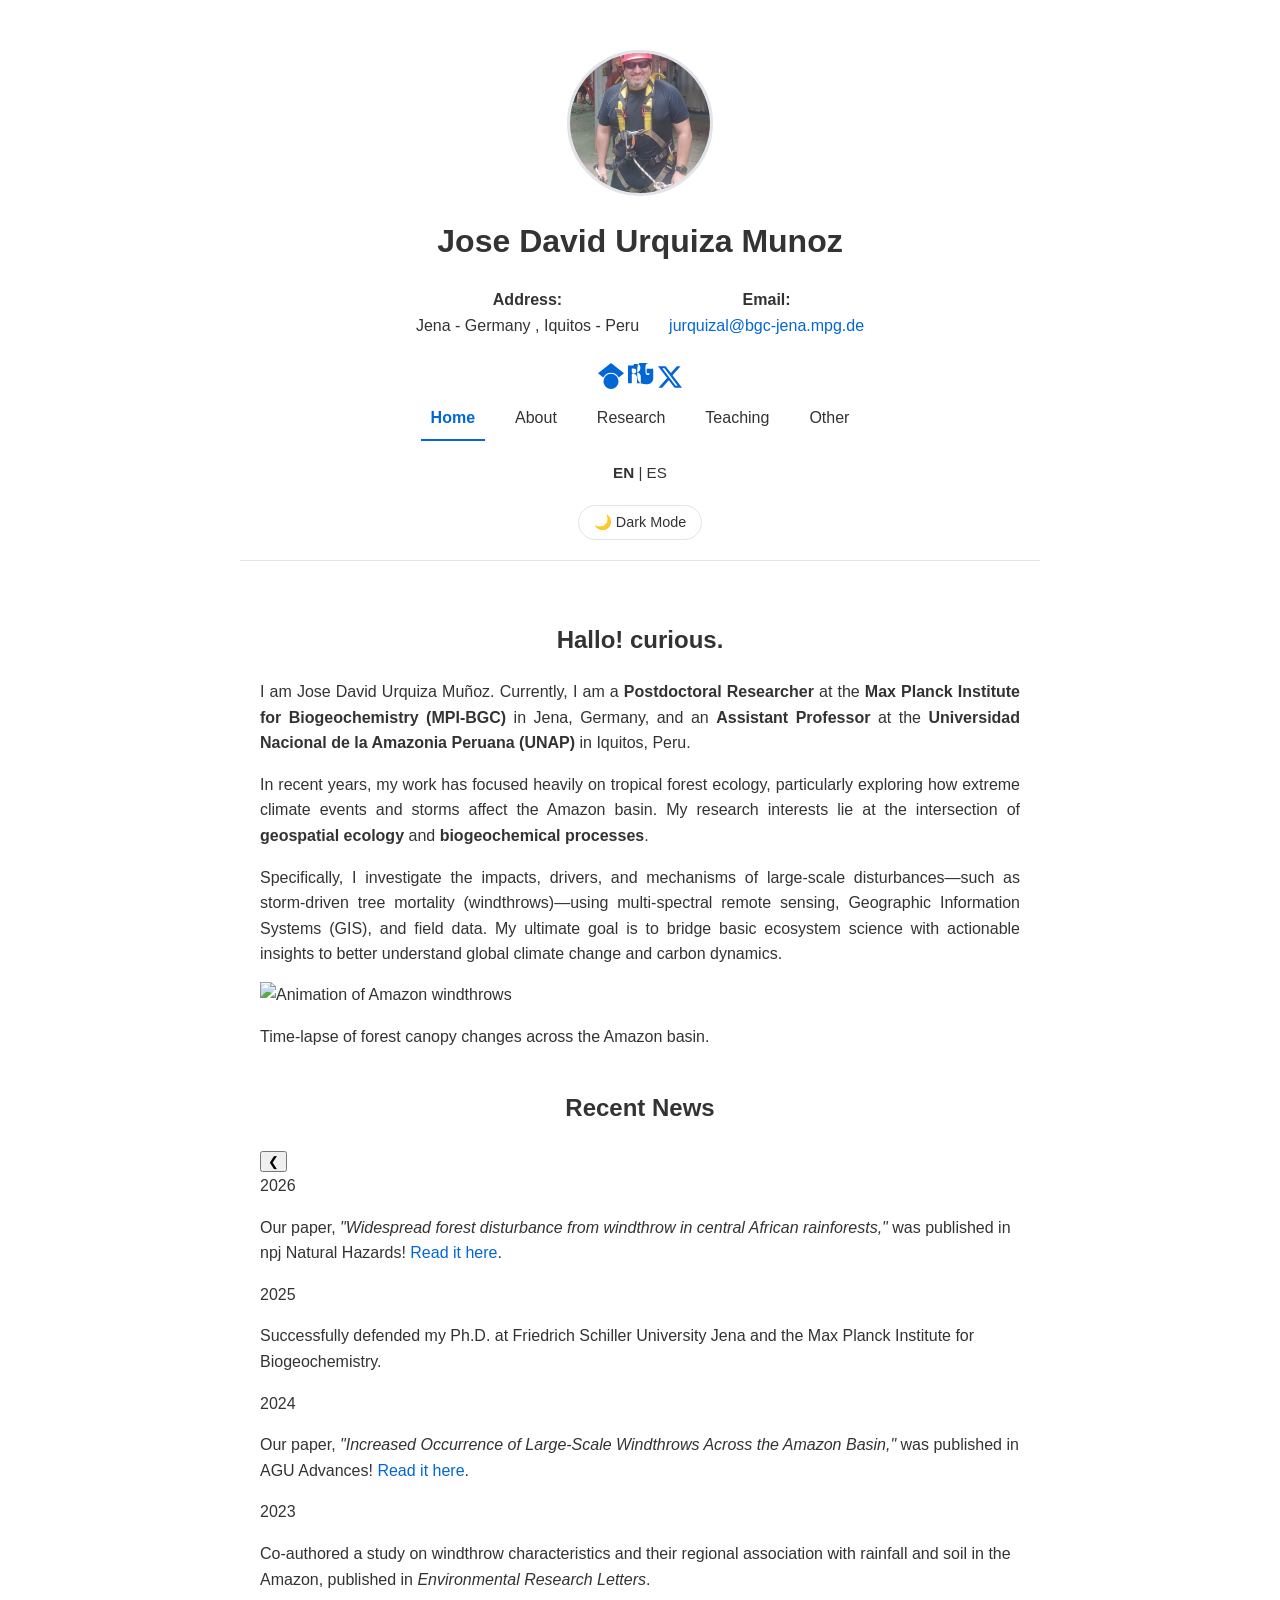
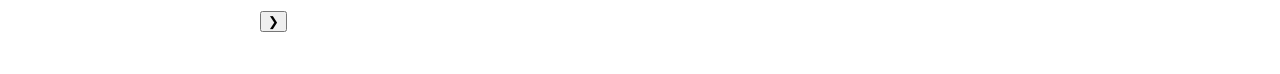
==== index.html @ a5bfca72 "Update index.html" ====
<!DOCTYPE html>
<html lang="en">
<head>
    <meta charset="UTF-8">
    <meta name="viewport" content="width=device-width, initial-scale=1.0">
    <title>Home | Jose David Urquiza Munoz</title>
    <link rel="stylesheet" href="style.css">
</head>
<body>

    <aside class="sidebar">
        <img src="profile.JPG" alt="Jose David Urquiza Munoz" class="profile-img">
        <h2>Jose David Urquiza Munoz</h2>
        
        <div class="contact-info">
            <p><strong>Address:</strong><br>Jena - Germany , Iquitos - Peru</p>
            <p><strong>Email:</strong><br><a href="mailto:jurquizal@bgc-jena.mpg.de">jurquizal@bgc-jena.mpg.de</a></p>
        </div>

        <div class="social-icons">
            <a href="https://scholar.google.com/citations?hl=en&user=8Au2odkAAAAJ" target="_blank" title="Google Scholar">
                <svg viewBox="0 0 24 24" width="26" height="26" fill="currentColor">
                    <path d="M12 24a7 7 0 1 1 0-14 7 7 0 0 1 0 14Zm0-24L0 9.5l4.838 3.94A8 8 0 0 1 12 9a8 8 0 0 1 7.162 4.44L24 9.5Z"/>
                </svg>
            </a>

            <a href="https://www.researchgate.net/profile/J-David-Urquiza-Munoz?ev=hdr_xprf" target="_blank" title="ResearchGate">
                <svg viewBox="0 0 24 24" width="26" height="26" fill="currentColor">
                    <path d="M19.586 0c-.818 0-1.508.19-2.073.565-.563.377-.97.936-1.213 1.68a3.193 3.193 0 0 0-.112.437 8.365 8.365 0 0 0-.088.595c-.014.24-.021.5-.021.776v1.442c0 2.047.142 3.492.427 4.333.285.84.815 1.26 1.588 1.26.23 0 .436-.027.614-.076.18-.049.345-.116.495-.205.15-.088.277-.188.379-.3.103-.112.18-.231.233-.357.052-.126.086-.255.102-.387a2.11 2.11 0 0 0 .025-.386h-2.73V5.394h6.088V13.8c0 1.053-.16 1.944-.482 2.673-.322.73-.78 1.34-1.375 1.832-.593.49-1.306.848-2.14 1.071-.832.223-1.765.334-2.798.334-1.603 0-2.946-.242-4.029-.724-1.084-.483-1.93-1.154-2.542-2.016-.612-.862-.998-1.89-1.158-3.085-.16-1.196-.24-2.553-.24-4.072v-1.92c0-1.52.08-2.877.24-4.072.16-1.195.546-2.223 1.158-3.085.612-.862 1.458-1.533 2.542-2.016 1.083-.482 2.426-.724 4.029-.724h.815v2.994Zm-14.82 2.302h-4.76v16.32h3.504V10.15h.69c1.626 0 2.72.333 3.284 1.002.564.67.845 1.637.845 2.903v4.567h3.486V13.29c0-1.487-.333-2.613-1-3.376-.667-.763-1.688-1.168-3.065-1.214 1.238-.174 2.158-.616 2.76-1.328.601-.712.902-1.666.902-2.86 0-1.264-.38-2.194-1.14-2.791-.76-.597-1.897-.895-3.41-.895l-.106.002h-.99Zm-1.256 5.86H3.51V5.004h1.002c1.077 0 1.854.195 2.33.585.476.39.714.992.714 1.808 0 .89-.25 1.525-.75 1.906-.5.381-1.304.57-2.412.57Z"/>
                </svg>
            </a>

            <a href="https://x.com/JoDaUrMu1" target="_blank" title="X (Twitter)">
                <svg viewBox="0 0 24 24" width="24" height="24" fill="currentColor">
                    <path d="M18.901 1.153h3.68l-8.04 9.19L24 22.846h-7.406l-5.8-7.584-6.638 7.584H.474l8.6-9.83L0 1.154h7.594l5.243 6.932ZM17.61 20.644h2.039L6.486 3.24H4.298Z"/>
                </svg>
            </a>
        </div>

        <nav class="nav-links">
            <a href="index.html" class="active">Home</a>
            <a href="about.html">About</a>
            <a href="research.html">Research</a>
            <a href="teaching.html">Teaching</a>
            <a href="other.html">Other</a>
        </nav>

        <div class="language-toggle">
            <strong>EN</strong> | <a href="index-es.html">ES</a>
        </div>

        <button id="theme-toggle" class="theme-toggle">🌙 Dark Mode</button>
    </aside>

    <main class="content">
        <section class="home-intro">
            <h1>Hallo! curious.</h1>
            <p>I am Jose David Urquiza Muñoz. Currently, I am a <strong>Postdoctoral Researcher</strong> at the <strong>Max Planck Institute for Biogeochemistry (MPI-BGC)</strong> in Jena, Germany, and an <strong>Assistant Professor</strong> at the <strong>Universidad Nacional de la Amazonia Peruana (UNAP)</strong> in Iquitos, Peru.</p>
            
            <p>In recent years, my work has focused heavily on tropical forest ecology, particularly exploring how extreme climate events and storms affect the Amazon basin. My research interests lie at the intersection of <strong>geospatial ecology</strong> and <strong>biogeochemical processes</strong>.</p>
            
            <p>Specifically, I investigate the impacts, drivers, and mechanisms of large-scale disturbances—such as storm-driven tree mortality (windthrows)—using multi-spectral remote sensing, Geographic Information Systems (GIS), and field data. My ultimate goal is to bridge basic ecosystem science with actionable insights to better understand global climate change and carbon dynamics.</p>
            
            <div class="featured-gif-container">
                <img src="ani_wt_by_year.gif" alt="Animation of Amazon windthrows" class="featured-gif">
                <p class="gif-caption">Time-lapse of forest canopy changes across the Amazon basin.</p>
            </div>
            </section>

       <section class="news-updates">
            <h2>Recent News</h2>
            
            <div class="carousel-wrapper">
                <button id="prev-btn" class="carousel-btn">❮</button>

                <div class="carousel-container" id="news-carousel">
                    <div class="news-card">
                        <span class="year">2026</span>
                         <p>Our paper, <em>"Widespread forest disturbance from windthrow in central African rainforests,"</em> was published in npj Natural Hazards! <a href="https://www.nature.com/articles/s44304-026-00188-6" target="_blank">Read it here</a>.</p>
                    </div>

                    <div class="news-card">
                        <span class="year">2025</span>
                        <p>Successfully defended my Ph.D. at Friedrich Schiller University Jena and the Max Planck Institute for Biogeochemistry.</p>
                    </div>
                    
                    <div class="news-card">
                        <span class="year">2024</span>
                        <p>Our paper, <em>"Increased Occurrence of Large-Scale Windthrows Across the Amazon Basin,"</em> was published in AGU Advances! <a href="https://doi.org/10.1029/2023AV001030" target="_blank">Read it here</a>.</p>
                    </div>

                    <div class="news-card">
                        <span class="year">2023</span>
                        <p>Co-authored a study on windthrow characteristics and their regional association with rainfall and soil in the Amazon, published in <em>Environmental Research Letters</em>.</p>
                    </div>

                    

                </div>

                <button id="next-btn" class="carousel-btn">❯</button>
            </div>
        </section>
    </main>

    <script>
        const toggleBtn = document.getElementById('theme-toggle');
        const body = document.body;
        if (localStorage.getItem('theme') === 'dark') {
            body.classList.add('dark-mode');
            toggleBtn.textContent = '☀️ Light Mode';
        }
        toggleBtn.addEventListener('click', () => {
            body.classList.toggle('dark-mode');
            if (body.classList.contains('dark-mode')) {
                localStorage.setItem('theme', 'dark');
                toggleBtn.textContent = '☀️ Light Mode';
            } else {
                localStorage.setItem('theme', 'light');
                toggleBtn.textContent = '🌙 Dark Mode';
            }
        });

        // --- Carousel Logic ---
        const carousel = document.getElementById('news-carousel');
        const nextBtn = document.getElementById('next-btn');
        const prevBtn = document.getElementById('prev-btn');

        // Scroll right when "Next" is clicked
        nextBtn.addEventListener('click', () => {
            // Scrolls by the width of one card + the gap (280 + 20)
            carousel.scrollBy({ left: 300, behavior: 'smooth' });
        });

        // Scroll left when "Prev" is clicked
        prevBtn.addEventListener('click', () => {
            carousel.scrollBy({ left: -300, behavior: 'smooth' });
        });
    </script>
</body>
</html>
---- style.css ----
/* =========================================
   1. Colors & Dark Mode Variables
   ========================================= */
:root {
    --bg-color: #ffffff;
    --text-color: #333333;
    --link-color: #0366d6;
    --hover-color: #0056b3;
    --border-color: #e1e4e8;
}

body.dark-mode {
    --bg-color: #121212;
    --text-color: #e0e0e0;
    --link-color: #58a6ff;
    --hover-color: #79c0ff;
    --border-color: #30363d;
}

/* =========================================
   2. Base Body Styles (Centered Layout)
   ========================================= */
body {
    margin: 0;
    padding: 0;
    font-family: -apple-system, BlinkMacSystemFont, "Segoe UI", Roboto, Helvetica, Arial, sans-serif;
    background-color: var(--bg-color); 
    color: var(--text-color);
    display: flex;
    flex-direction: column; 
    align-items: center; 
    line-height: 1.6;
    transition: background-color 0.3s ease, color 0.3s ease;
}

a {
    color: var(--link-color);
    text-decoration: none;
    transition: color 0.3s ease;
}

a:hover {
    text-decoration: underline;
    color: var(--hover-color);
}

/* =========================================
   3. Header / Profile Area
   ========================================= */
.sidebar {
    width: 100%;
    max-width: 800px; 
    height: auto;
    background-color: transparent;
    border-bottom: 1px solid var(--border-color); 
    padding: 50px 20px 20px;
    box-sizing: border-box;
    text-align: center;
}

.profile-img {
    width: 140px;
    height: 140px;
    border-radius: 50%;
    object-fit: cover;
    display: block;
    margin: 0 auto 20px auto; 
    border: 3px solid var(--border-color); 
    transition: border-color 0.3s ease;
}

.sidebar h2 {
    font-size: 2rem;
    margin: 0 0 20px 0;
}

.contact-info {
    font-size: 1rem;
    margin-bottom: 25px;
    display: flex;
    justify-content: center;
    gap: 30px;
    flex-wrap: wrap;
}

.contact-info p { margin: 0; }

/* =========================================
   4. Navigation, Language & Dark Mode
   ========================================= */
.nav-links {
    display: flex;
    flex-direction: row;
    justify-content: center;
    gap: 20px;
    flex-wrap: wrap;
}

.nav-links a {
    color: var(--text-color);
    padding: 8px 10px;
    border-bottom: 2px solid transparent;
    font-weight: 500;
    transition: color 0.3s ease, border-bottom 0.3s ease;
}

.nav-links a:hover { color: var(--link-color); }
.nav-links a.active {
    color: var(--link-color);
    font-weight: bold;
    border-bottom: 2px solid var(--link-color);
}

.language-toggle {
    margin-top: 20px;
    font-size: 0.95rem;
}

.language-toggle a { color: var(--text-color); }

.theme-toggle {
    background: transparent;
    border: 1px solid var(--border-color);
    color: var(--text-color);
    padding: 8px 15px;
    border-radius: 20px;
    cursor: pointer;
    font-size: 0.9rem;
    margin-top: 20px;
    transition: all 0.3s ease;
}

.theme-toggle:hover { background-color: var(--border-color); }

/* =========================================
   5. Main Content Area
   ========================================= */
.content {
    padding: 40px 20px;
    max-width: 800px;
    width: 100%;
    box-sizing: border-box;
}

.home-intro, .research-intro { margin-bottom: 40px; }
.home-intro p, .research-intro p {
    margin-bottom: 15px;
    text-align: justify; 
}

h1, h2, h3 { text-align: center; }

/* =========================================
   6. Custom Components (Video & Lists)
   ========================================= */
.featured-media {
    width: 100%;
    margin-bottom: 40px;
}

.video-container {
    max-width: 750px;
    margin: 0 auto;
    border-radius: 8px;
    overflow: hidden;
    box-shadow: 0 4px 12px rgba(0,0,0,0.1);
    border: 1px solid var(--border-color);
    background-color: #000;
}

.news-updates ul {
    list-style-type: none;
    padding: 0;
    max-width: 750px;
    margin: 0 auto;
}

.news-updates li {
    margin-bottom: 10px;
    text-align: left;
}
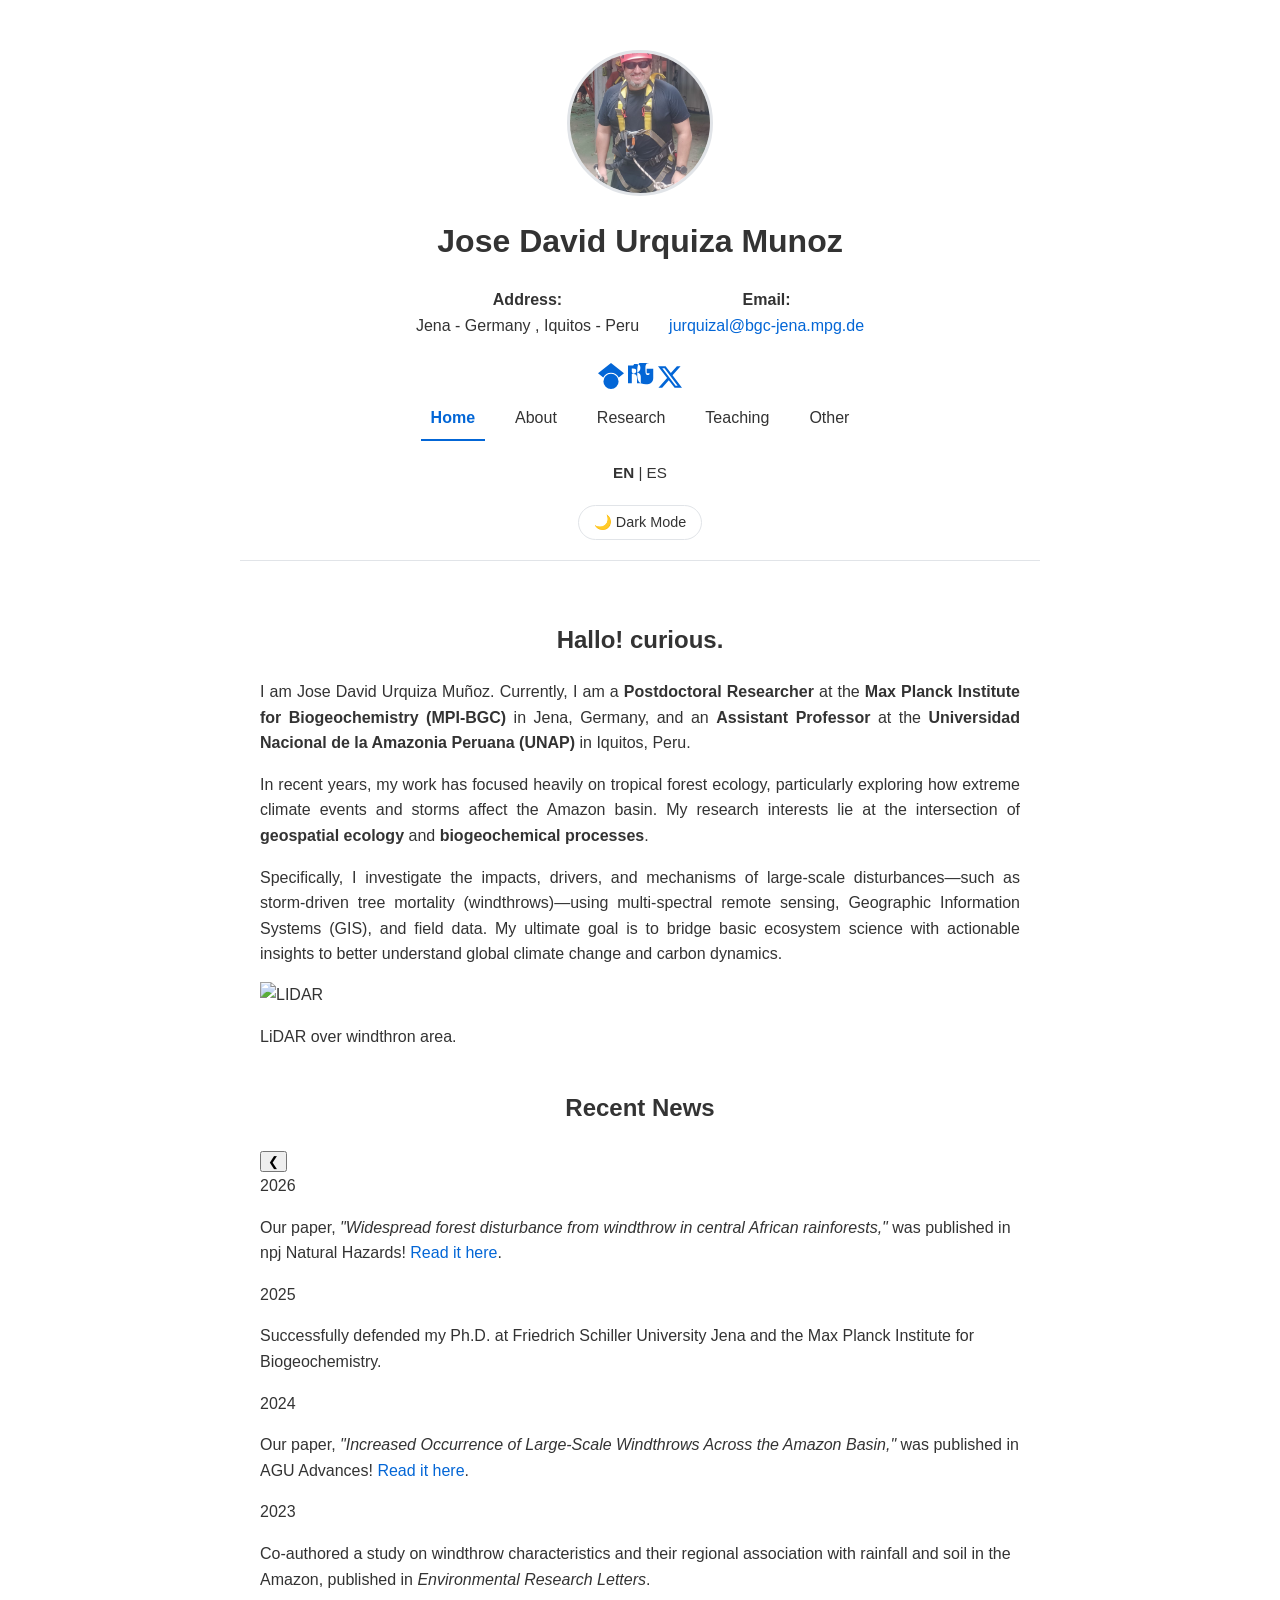
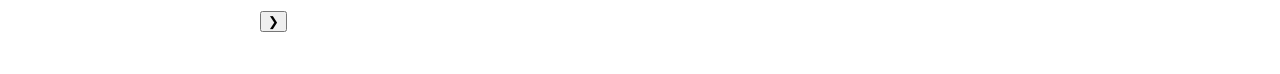
==== commit 26f05c9d: "Update index.html" ====
--- a/index.html
+++ b/index.html
@@ -62,8 +62,8 @@
             <p>Specifically, I investigate the impacts, drivers, and mechanisms of large-scale disturbances—such as storm-driven tree mortality (windthrows)—using multi-spectral remote sensing, Geographic Information Systems (GIS), and field data. My ultimate goal is to bridge basic ecosystem science with actionable insights to better understand global climate change and carbon dynamics.</p>
             
             <div class="featured-gif-container">
-                <img src="ani_wt_by_year.gif" alt="Animation of Amazon windthrows" class="featured-gif">
-                <p class="gif-caption">Time-lapse of forest canopy changes across the Amazon basin.</p>
+                <img src="lidar_forever_rgb.gif" alt="LIDAR " class="featured-gif">
+              <p class="gif-caption">LiDAR over windthron area.</p>
             </div>
             </section>
 
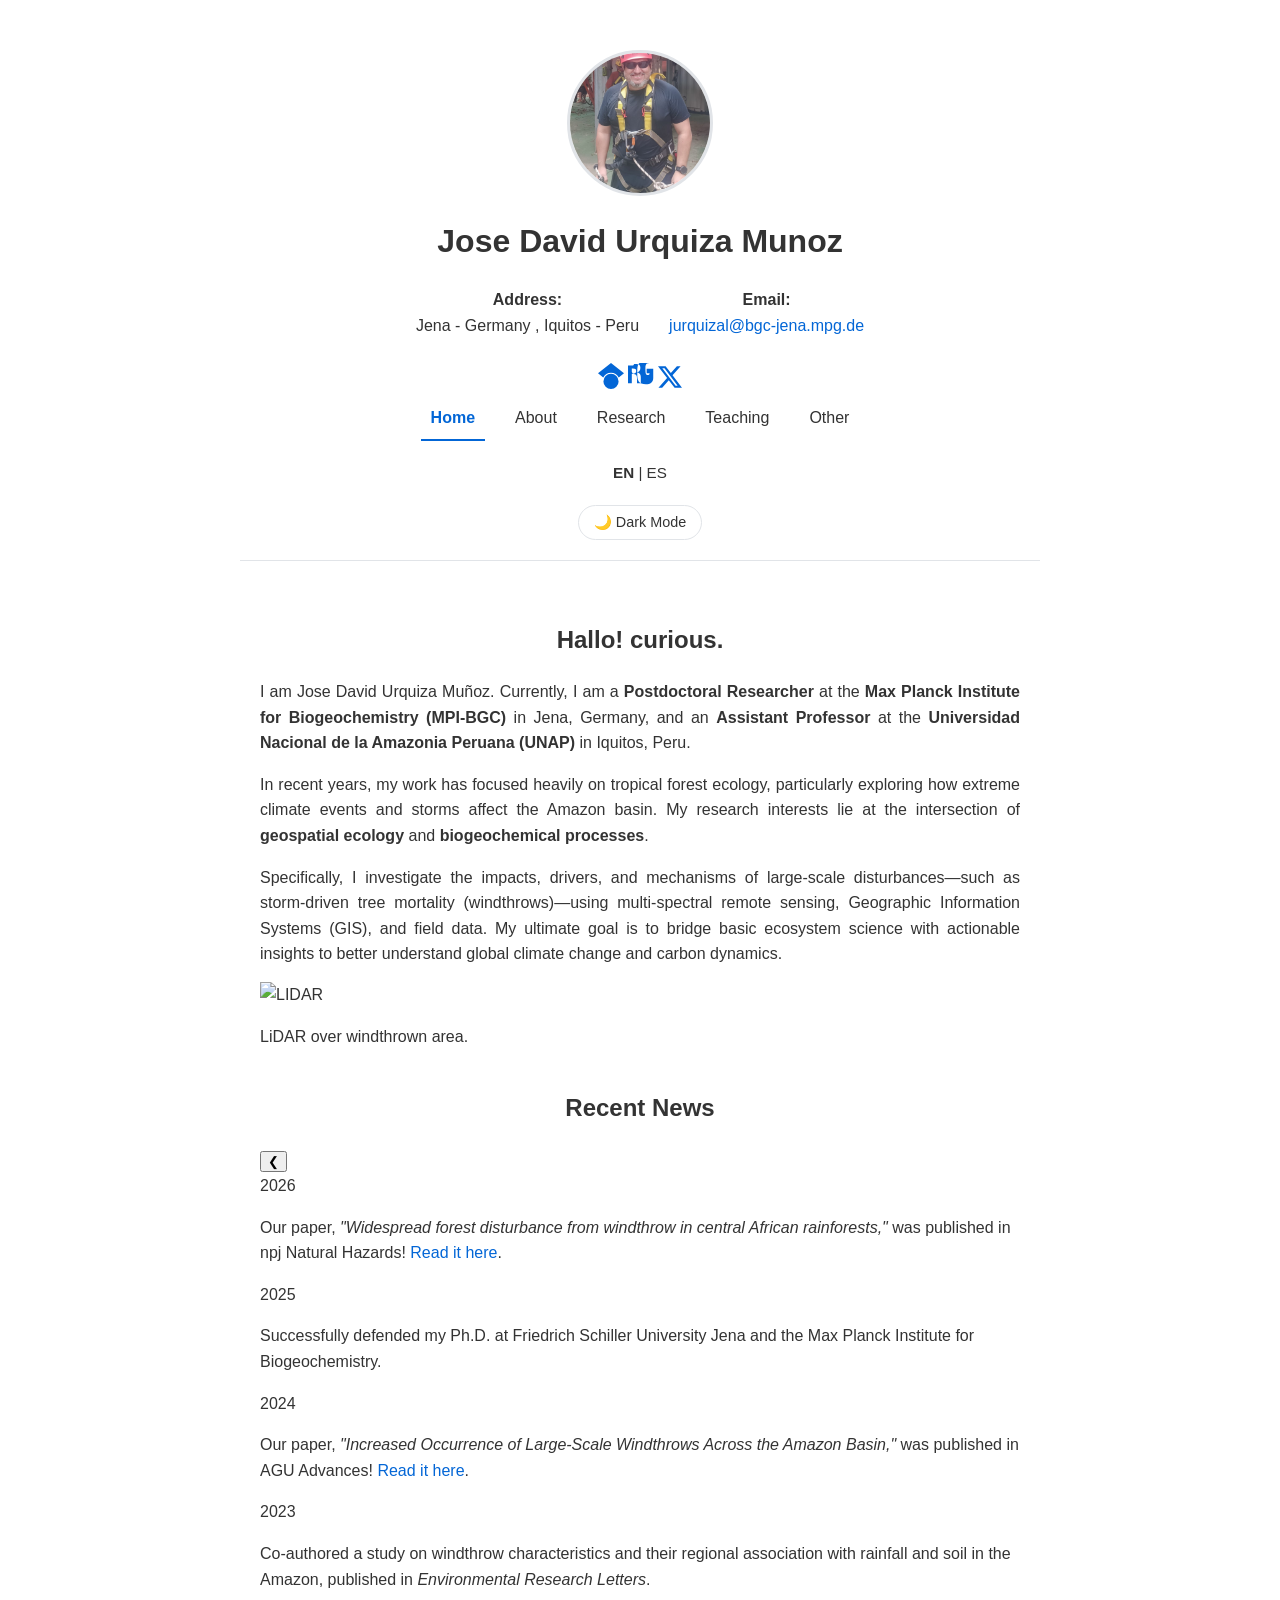
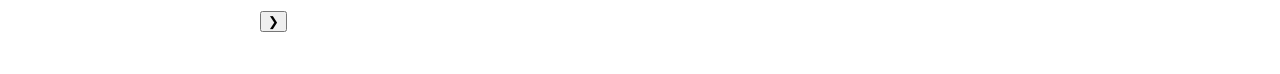
==== commit 617d17d7: "Update index.html" ====
--- a/index.html
+++ b/index.html
@@ -63,7 +63,7 @@
             
             <div class="featured-gif-container">
                 <img src="lidar_forever_rgb.gif" alt="LIDAR " class="featured-gif">
-              <p class="gif-caption">LiDAR over windthron area.</p>
+              <p class="gif-caption">LiDAR over windthrown area.</p>
             </div>
             </section>
 
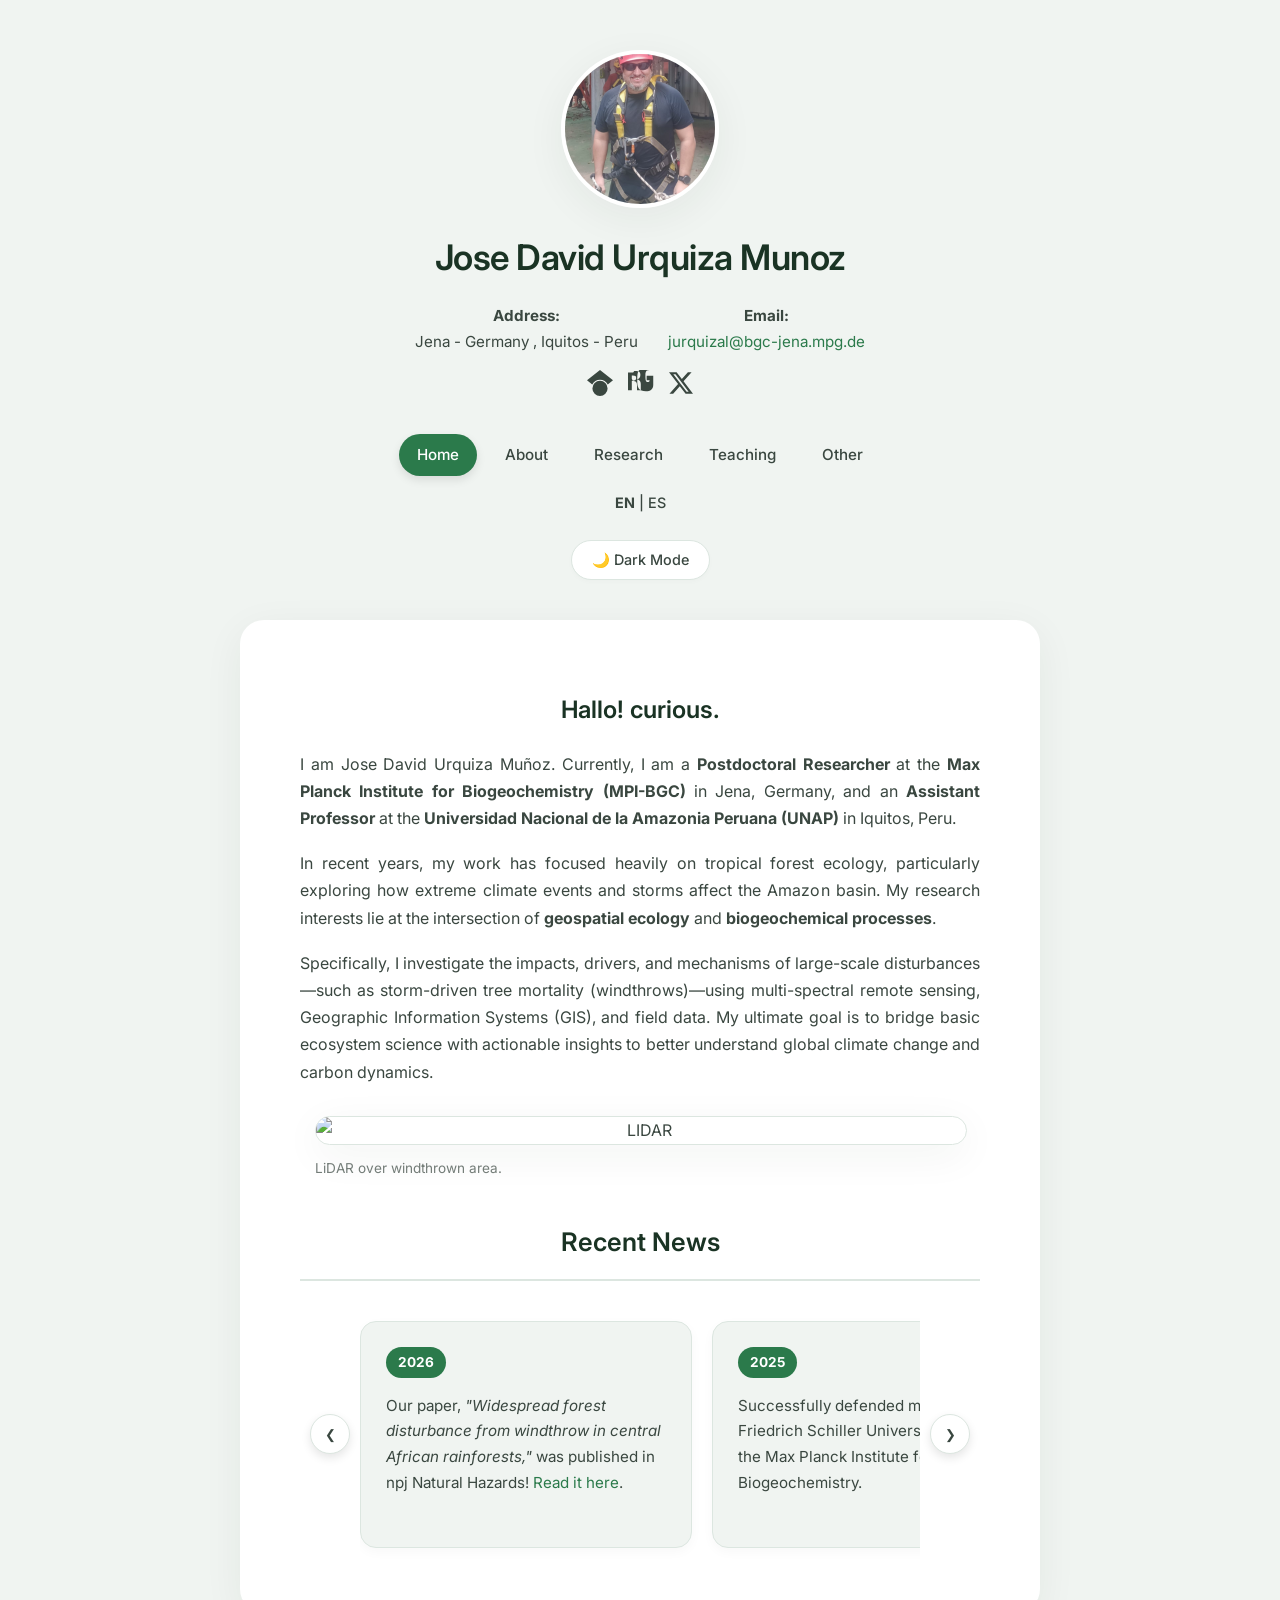
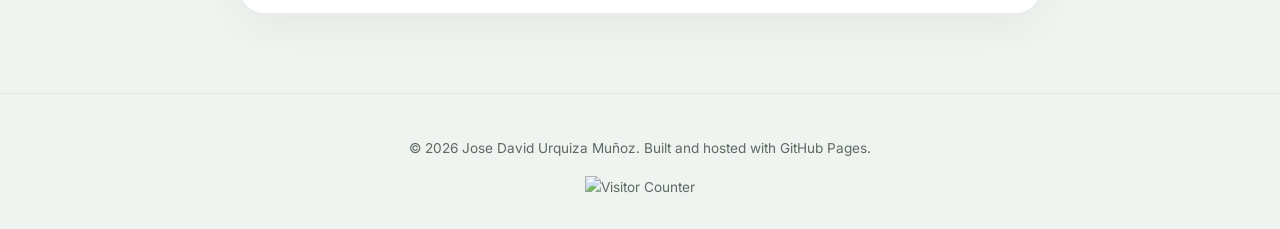
==== commit 2b1acf3c: "Add footer section with visitor counter Added footer with copyright and visitor counter." ====
--- a/index.html
+++ b/index.html
@@ -101,7 +101,19 @@
                 <button id="next-btn" class="carousel-btn">❯</button>
             </div>
         </section>
+
+    
     </main>
+
+    <footer>
+        <p>&copy; 2026 Jose David Urquiza Muñoz. Built and hosted with GitHub Pages.</p>
+        
+        <div class="visitor-counter">
+            <img src="https://hits.seeyoufarm.com/api/count/incr/badge.svg?url=https%3A%2F%2Fyourusername.github.io&count_bg=%232B7A4B&title_bg=%231A3324&icon=&icon_color=%23E7E7E7&title=Visits&edge_flat=false" alt="Visitor Counter">
+        </div>
+    </footer>
+    <script>
+        // Your dark mode script is here...
 
     <script>
         const toggleBtn = document.getElementById('theme-toggle');
--- a/style.css
+++ b/style.css
@@ -1,47 +1,65 @@
 /* =========================================
-   1. Colors & Dark Mode Variables
-   ========================================= */
+   1. Modern Fonts & Forest Green Variables
+   ========================================= */
+@import url('https://fonts.googleapis.com/css2?family=Inter:wght@300;400;500;600;700&display=swap');
+
 :root {
-    --bg-color: #ffffff;
-    --text-color: #333333;
-    --link-color: #0366d6;
-    --hover-color: #0056b3;
-    --border-color: #e1e4e8;
+    /* Light Mode - Forest Green Palette */
+    --bg-body: #f0f4f1;        /* Soft, pale grayish-green background */
+    --bg-card: #ffffff;        /* Pure white for the content card */
+    --text-main: #3a4740;      /* Dark mossy grey for easy reading */
+    --text-heading: #1a3324;   /* Deep forest green for headings */
+    --accent-color: #2b7a4b;   /* Vibrant forest green for links/buttons */
+    --accent-hover: #1e5735;   /* Darker green for hover effects */
+    --active-text: #ffffff;    /* White text for the active menu pill */
+    --border-color: #dce6e0;   /* Very subtle green-grey border */
+    --shadow: 0 10px 40px rgba(26, 51, 36, 0.06); /* Soft green-tinted shadow */
 }
 
 body.dark-mode {
-    --bg-color: #121212;
-    --text-color: #e0e0e0;
-    --link-color: #58a6ff;
-    --hover-color: #79c0ff;
-    --border-color: #30363d;
-}
-
-/* =========================================
-   2. Base Body Styles (Centered Layout)
+    /* Dark Mode - Deep Jungle Palette */
+    --bg-body: #0d120f;        /* Almost black, deep jungle green */
+    --bg-card: #141c17;        /* Slightly lighter dark green for the card */
+    --text-main: #a9b8b0;      /* Soft light sage for reading */
+    --text-heading: #e1e8e4;   /* Crisp pale green for headings */
+    --accent-color: #5ebd85;   /* Bright mint/fern green for visibility */
+    --accent-hover: #8de3b0;   /* Brighter mint on hover */
+    --active-text: #0d120f;    /* Dark text for the active menu pill */
+    --border-color: #243029;   /* Dark separator lines */
+    --shadow: 0 10px 40px rgba(0, 0, 0, 0.4); /* Stronger shadow for dark mode */
+}
+
+/* =========================================
+   2. Base Body Styles
    ========================================= */
 body {
     margin: 0;
     padding: 0;
-    font-family: -apple-system, BlinkMacSystemFont, "Segoe UI", Roboto, Helvetica, Arial, sans-serif;
-    background-color: var(--bg-color); 
-    color: var(--text-color);
+    font-family: 'Inter', sans-serif; /* Applied the new modern font */
+    background-color: var(--bg-body); 
+    color: var(--text-main);
     display: flex;
     flex-direction: column; 
     align-items: center; 
-    line-height: 1.6;
-    transition: background-color 0.3s ease, color 0.3s ease;
+    line-height: 1.7; /* Slightly more breathing room for text */
+    transition: background-color 0.4s ease, color 0.4s ease;
 }
 
 a {
-    color: var(--link-color);
+    color: var(--accent-color);
     text-decoration: none;
     transition: color 0.3s ease;
 }
 
 a:hover {
     text-decoration: underline;
-    color: var(--hover-color);
+    color: var(--accent-hover);
+}
+
+h1, h2, h3 { 
+    color: var(--text-heading);
+    text-align: center; 
+    font-weight: 600;
 }
 
 /* =========================================
@@ -52,31 +70,32 @@
     max-width: 800px; 
     height: auto;
     background-color: transparent;
-    border-bottom: 1px solid var(--border-color); 
     padding: 50px 20px 20px;
     box-sizing: border-box;
     text-align: center;
 }
 
 .profile-img {
-    width: 140px;
-    height: 140px;
+    width: 150px;
+    height: 150px;
     border-radius: 50%;
     object-fit: cover;
     display: block;
     margin: 0 auto 20px auto; 
-    border: 3px solid var(--border-color); 
-    transition: border-color 0.3s ease;
+    border: 4px solid var(--bg-card); /* Creates a clean rim */
+    box-shadow: var(--shadow); /* Modern floating shadow */
+    transition: all 0.4s ease;
 }
 
 .sidebar h2 {
-    font-size: 2rem;
-    margin: 0 0 20px 0;
+    font-size: 2.2rem;
+    margin: 0 0 15px 0;
+    letter-spacing: -0.5px; /* Tighter, more modern headline look */
 }
 
 .contact-info {
-    font-size: 1rem;
-    margin-bottom: 25px;
+    font-size: 0.95rem;
+    margin-bottom: 15px;
     display: flex;
     justify-content: center;
     gap: 30px;
@@ -85,87 +104,135 @@
 
 .contact-info p { margin: 0; }
 
-/* =========================================
-   4. Navigation, Language & Dark Mode
+/* Social Media Icons */
+.social-icons {
+    display: flex;
+    justify-content: center;
+    align-items: center;
+    gap: 15px;
+    margin-bottom: 30px;
+}
+
+.social-icons a {
+    color: var(--text-main);
+    transition: color 0.3s ease, transform 0.3s ease;
+    display: inline-block;
+}
+
+.social-icons a:hover {
+    color: var(--accent-color);
+    transform: translateY(-3px);
+}
+
+/* =========================================
+   4. Modern Navigation & Toggles
    ========================================= */
 .nav-links {
     display: flex;
     flex-direction: row;
     justify-content: center;
-    gap: 20px;
+    gap: 10px;
     flex-wrap: wrap;
-}
-
+    margin-bottom: 10px;
+}
+
+/* Modern Pill Navigation */
 .nav-links a {
-    color: var(--text-color);
-    padding: 8px 10px;
-    border-bottom: 2px solid transparent;
+    color: var(--text-main);
+    padding: 8px 18px;
+    border-radius: 30px; /* Makes them look like pills */
     font-weight: 500;
-    transition: color 0.3s ease, border-bottom 0.3s ease;
-}
-
-.nav-links a:hover { color: var(--link-color); }
+    font-size: 0.95rem;
+    transition: all 0.3s ease;
+}
+
+.nav-links a:hover { 
+    color: var(--accent-color); 
+    background-color: rgba(43, 122, 75, 0.1); /* Soft green hover background */
+    text-decoration: none;
+}
+
 .nav-links a.active {
-    color: var(--link-color);
-    font-weight: bold;
-    border-bottom: 2px solid var(--link-color);
+    background-color: var(--accent-color);
+    color: var(--active-text);
+    box-shadow: 0 4px 10px rgba(0,0,0,0.1);
 }
 
 .language-toggle {
-    margin-top: 20px;
-    font-size: 0.95rem;
-}
-
-.language-toggle a { color: var(--text-color); }
+    margin-top: 15px;
+    font-size: 0.9rem;
+    font-weight: 500;
+}
+
+.language-toggle a { color: var(--text-main); }
 
 .theme-toggle {
-    background: transparent;
+    background: var(--bg-card);
     border: 1px solid var(--border-color);
-    color: var(--text-color);
-    padding: 8px 15px;
-    border-radius: 20px;
+    color: var(--text-main);
+    padding: 10px 20px;
+    border-radius: 30px;
     cursor: pointer;
     font-size: 0.9rem;
+    font-weight: 500;
+    font-family: 'Inter', sans-serif;
+    margin-top: 25px;
+    box-shadow: 0 2px 5px rgba(0,0,0,0.02);
+    transition: all 0.3s ease;
+}
+
+.theme-toggle:hover { 
+    border-color: var(--accent-color);
+    color: var(--accent-color);
+    transform: translateY(-2px);
+}
+
+/* =========================================
+   5. Main Content Area (The "Card")
+   ========================================= */
+.content {
+    background-color: var(--bg-card);
+    border-radius: 24px; /* Soft, modern rounded corners */
+    box-shadow: var(--shadow); /* The floating effect */
+    padding: 50px 60px; /* Lots of clean breathing room */
     margin-top: 20px;
-    transition: all 0.3s ease;
-}
-
-.theme-toggle:hover { background-color: var(--border-color); }
-
-/* =========================================
-   5. Main Content Area
-   ========================================= */
-.content {
-    padding: 40px 20px;
+    margin-bottom: 60px;
     max-width: 800px;
-    width: 100%;
+    width: 92%;
     box-sizing: border-box;
+    transition: background-color 0.4s ease, box-shadow 0.4s ease;
 }
 
 .home-intro, .research-intro { margin-bottom: 40px; }
 .home-intro p, .research-intro p {
-    margin-bottom: 15px;
+    margin-bottom: 18px;
     text-align: justify; 
 }
 
-h1, h2, h3 { text-align: center; }
-
 /* =========================================
    6. Custom Components (Video & Lists)
    ========================================= */
 .featured-media {
     width: 100%;
-    margin-bottom: 40px;
+    margin-bottom: 50px;
 }
 
 .video-container {
     max-width: 750px;
     margin: 0 auto;
-    border-radius: 8px;
+    border-radius: 12px;
     overflow: hidden;
-    box-shadow: 0 4px 12px rgba(0,0,0,0.1);
-    border: 1px solid var(--border-color);
+    box-shadow: 0 8px 25px rgba(0,0,0,0.15);
     background-color: #000;
+    border: none; /* Removed the hard border for a cleaner look */
+}
+
+.publications h2, .news-updates h2 {
+    border-bottom: 2px solid var(--border-color);
+    padding-bottom: 15px;
+    margin-top: 40px;
+    margin-bottom: 25px;
+    font-size: 1.6rem;
 }
 
 .news-updates ul {
@@ -176,6 +243,146 @@
 }
 
 .news-updates li {
-    margin-bottom: 10px;
+    margin-bottom: 15px;
     text-align: left;
-}
+    padding-left: 15px;
+    border-left: 3px solid var(--accent-color); /* Adds a modern green accent line to news items */
+}
+
+
+/* =========================================
+   7. News Carousel 
+   ========================================= */
+.carousel-wrapper {
+    position: relative;
+    display: flex;
+    align-items: center;
+    max-width: 100%;
+    margin-top: 20px;
+}
+
+.carousel-container {
+    display: flex;
+    overflow-x: auto;
+    scroll-snap-type: x mandatory; /* Makes the cards snap neatly into place */
+    gap: 20px;
+    padding: 15px 5px;
+    scrollbar-width: none; /* Hides scrollbar in Firefox */
+    scroll-behavior: smooth;
+    width: 100%;
+}
+
+.carousel-container::-webkit-scrollbar {
+    display: none; /* Hides scrollbar in Chrome/Safari */
+}
+
+.news-card {
+    flex: 0 0 280px; /* Each card is 280px wide */
+    background-color: var(--bg-body); /* Uses the slightly darker background to stand out from the white card */
+    border: 1px solid var(--border-color);
+    border-radius: 16px;
+    padding: 25px;
+    scroll-snap-align: start; /* Snaps to the beginning of the card */
+    box-shadow: 0 4px 12px rgba(0,0,0,0.03);
+    transition: transform 0.3s ease;
+}
+
+.news-card:hover {
+    transform: translateY(-5px); /* Gentle lift on hover */
+}
+
+.news-card .year {
+    display: inline-block;
+    background-color: var(--accent-color);
+    color: var(--bg-card);
+    padding: 4px 12px;
+    border-radius: 20px;
+    font-size: 0.85rem;
+    font-weight: bold;
+    margin-bottom: 15px;
+}
+
+.news-card p {
+    font-size: 0.95rem;
+    margin: 0;
+    text-align: left;
+}
+
+/* Next/Prev Buttons */
+.carousel-btn {
+    background-color: var(--bg-card);
+    border: 1px solid var(--border-color);
+    color: var(--text-main);
+    border-radius: 50%;
+    width: 40px;
+    height: 40px;
+    cursor: pointer;
+    display: flex;
+    align-items: center;
+    justify-content: center;
+    box-shadow: 0 4px 10px rgba(0,0,0,0.1);
+    transition: all 0.3s ease;
+    z-index: 10;
+    flex-shrink: 0;
+    margin: 0 10px;
+}
+
+.carousel-btn:hover {
+    color: var(--accent-color);
+    border-color: var(--accent-color);
+}
+
+/* Hide buttons on mobile, where users prefer to swipe */
+@media (max-width: 600px) {
+    .carousel-btn {
+        display: none;
+    }
+}
+
+/* =========================================
+   Featured GIF Style
+   ========================================= */
+.featured-gif-container {
+    width: 100%;
+    max-width: 650px; /* Keeps it from getting too huge on big screens */
+    margin: 30px auto 40px auto;
+    text-align: center;
+}
+
+.featured-gif {
+    width: 100%;
+    height: auto;
+    border-radius: 16px; /* Modern rounded corners */
+    box-shadow: var(--shadow); /* Uses the floating shadow we created earlier */
+    display: block;
+    border: 1px solid var(--border-color);
+}
+
+.gif-caption {
+    font-size: 0.85rem;
+    margin-top: 12px !important;
+    opacity: 0.7; /* Makes the caption text slightly faded so it doesn't distract */
+}
+
+/* =========================================
+   8. Footer & Visitor Counter
+   ========================================= */
+footer {
+    width: 100%;
+    text-align: center;
+    padding: 30px 20px;
+    margin-top: 20px;
+    border-top: 1px solid var(--border-color);
+    font-size: 0.85rem;
+    color: var(--text-main);
+    opacity: 0.8;
+}
+
+.visitor-counter {
+    margin-top: 15px;
+    transition: transform 0.3s ease;
+}
+
+.visitor-counter:hover {
+    transform: scale(1.05); /* Slight pop effect when hovered */
+}
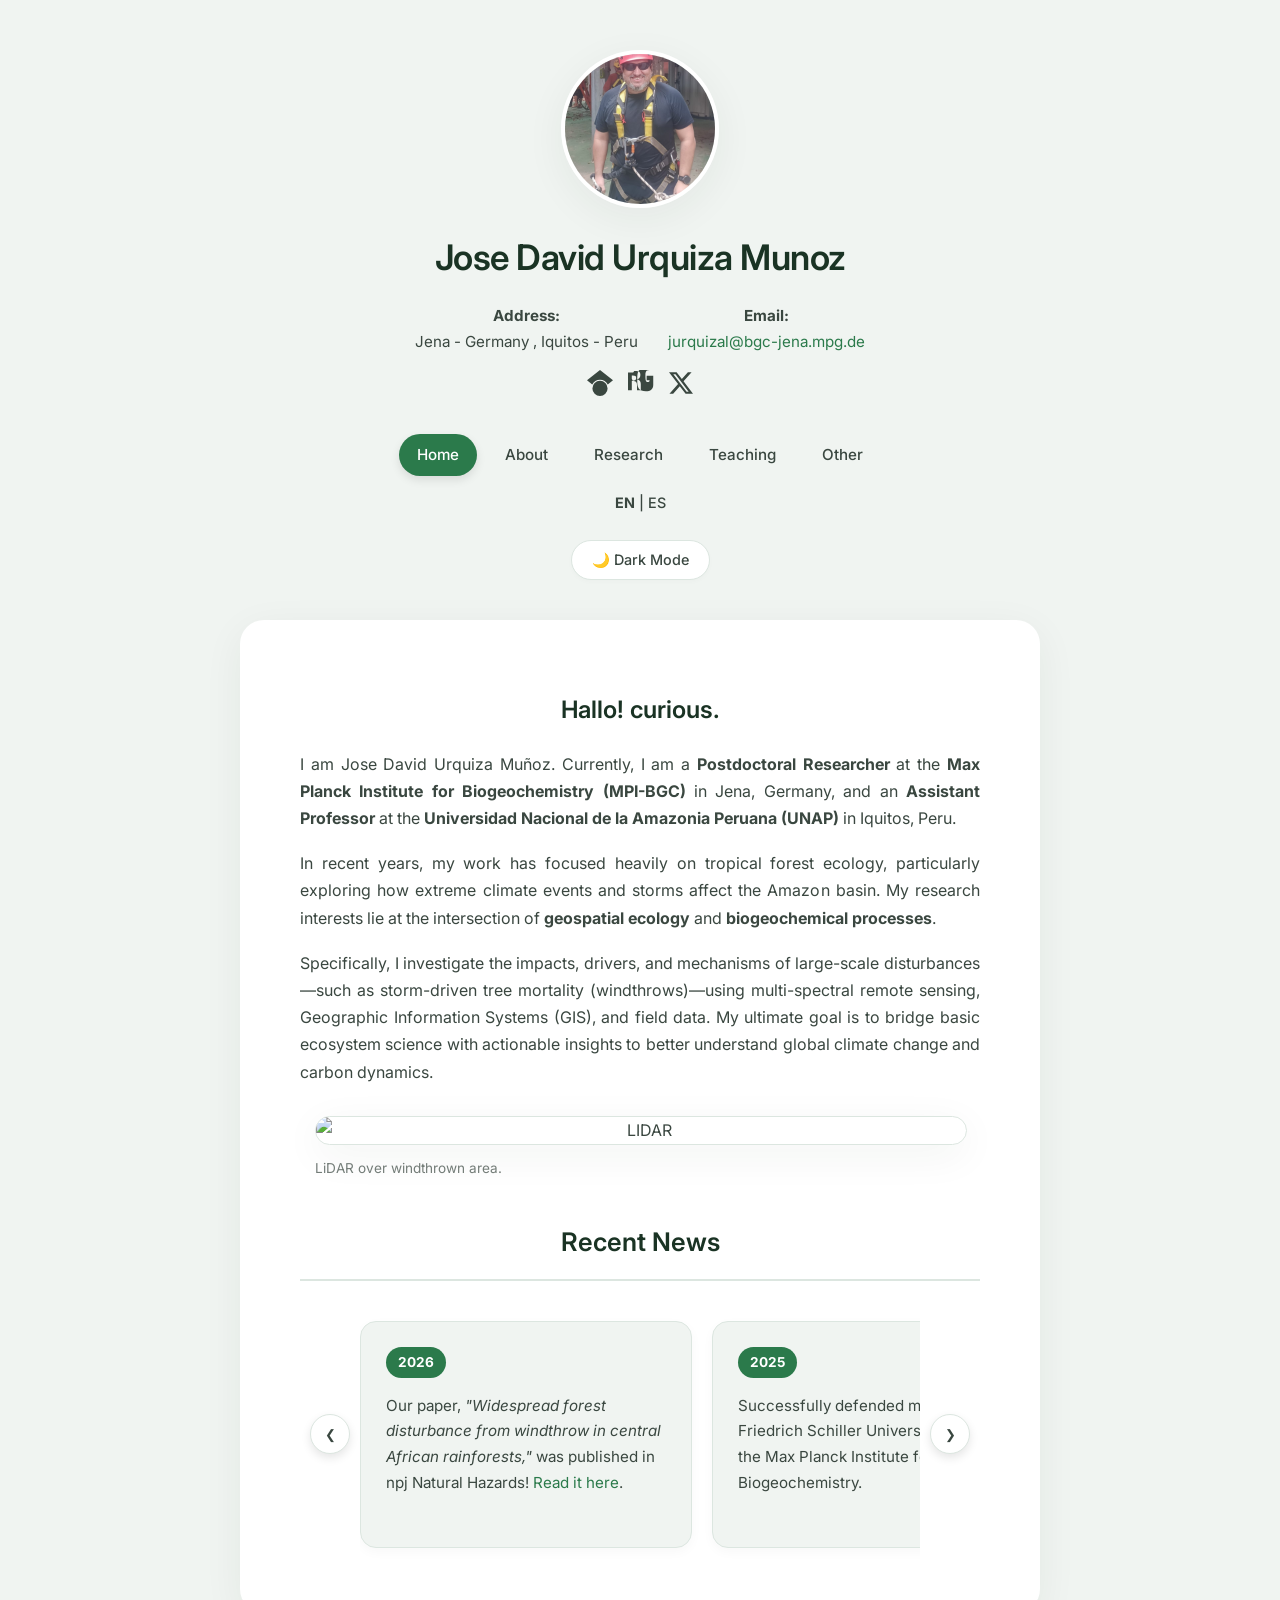
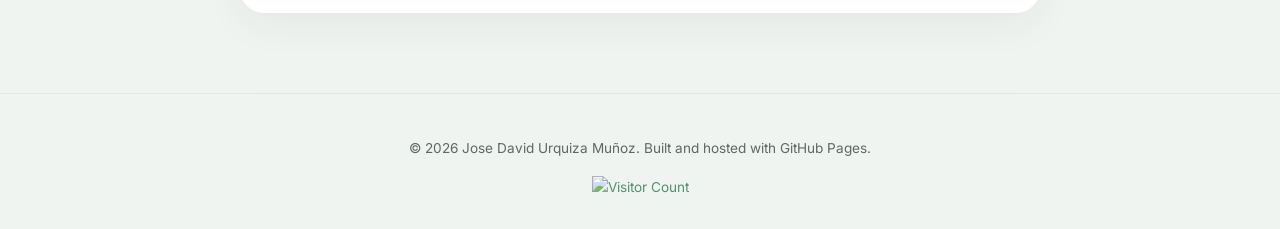
==== commit fcedb5ad: "Update visitor counter to new service" ====
--- a/index.html
+++ b/index.html
@@ -105,49 +105,60 @@
     
     </main>
 
-    <footer>
+   <footer>
         <p>&copy; 2026 Jose David Urquiza Muñoz. Built and hosted with GitHub Pages.</p>
         
-        <div class="visitor-counter">
-            <img src="https://hits.seeyoufarm.com/api/count/incr/badge.svg?url=https%3A%2F%2Fyourusername.github.io&count_bg=%232B7A4B&title_bg=%231A3324&icon=&icon_color=%23E7E7E7&title=Visits&edge_flat=false" alt="Visitor Counter">
+       <div class="visitor-counter">
+            <a href="https://hits.sh/jdurquizam.github.io/">
+                <img alt="Visitor Count" src="https://hits.sh/jdurquizam.github.io.svg?style=for-the-badge&label=Visits&color=2b7a4b"/>
+            </a>
         </div>
     </footer>
-    <script>
-        // Your dark mode script is here...
 
     <script>
+        // ==========================================
+        // 1. Dark Mode Logic (Runs on all pages)
+        // ==========================================
         const toggleBtn = document.getElementById('theme-toggle');
         const body = document.body;
-        if (localStorage.getItem('theme') === 'dark') {
-            body.classList.add('dark-mode');
-            toggleBtn.textContent = '☀️ Light Mode';
+        
+        // Safety check to ensure the button exists on this page
+        if (toggleBtn) {
+            if (localStorage.getItem('theme') === 'dark') {
+                body.classList.add('dark-mode');
+                toggleBtn.textContent = '☀️ Light Mode';
+            }
+
+            toggleBtn.addEventListener('click', () => {
+                body.classList.toggle('dark-mode');
+                
+                if (body.classList.contains('dark-mode')) {
+                    localStorage.setItem('theme', 'dark');
+                    toggleBtn.textContent = '☀️ Light Mode';
+                } else {
+                    localStorage.setItem('theme', 'light');
+                    toggleBtn.textContent = '🌙 Dark Mode';
+                }
+            });
         }
-        toggleBtn.addEventListener('click', () => {
-            body.classList.toggle('dark-mode');
-            if (body.classList.contains('dark-mode')) {
-                localStorage.setItem('theme', 'dark');
-                toggleBtn.textContent = '☀️ Light Mode';
-            } else {
-                localStorage.setItem('theme', 'light');
-                toggleBtn.textContent = '🌙 Dark Mode';
-            }
-        });
 
-        // --- Carousel Logic ---
+        // ==========================================
+        // 2. Carousel Logic (Only runs on Home page)
+        // ==========================================
         const carousel = document.getElementById('news-carousel');
         const nextBtn = document.getElementById('next-btn');
         const prevBtn = document.getElementById('prev-btn');
 
-        // Scroll right when "Next" is clicked
-        nextBtn.addEventListener('click', () => {
-            // Scrolls by the width of one card + the gap (280 + 20)
-            carousel.scrollBy({ left: 300, behavior: 'smooth' });
-        });
+        // Safety check: Only run this if the carousel actually exists on this page
+        if (carousel && nextBtn && prevBtn) {
+            nextBtn.addEventListener('click', () => {
+                carousel.scrollBy({ left: 300, behavior: 'smooth' });
+            });
 
-        // Scroll left when "Prev" is clicked
-        prevBtn.addEventListener('click', () => {
-            carousel.scrollBy({ left: -300, behavior: 'smooth' });
-        });
+            prevBtn.addEventListener('click', () => {
+                carousel.scrollBy({ left: -300, behavior: 'smooth' });
+            });
+        }
     </script>
 </body>
 </html>
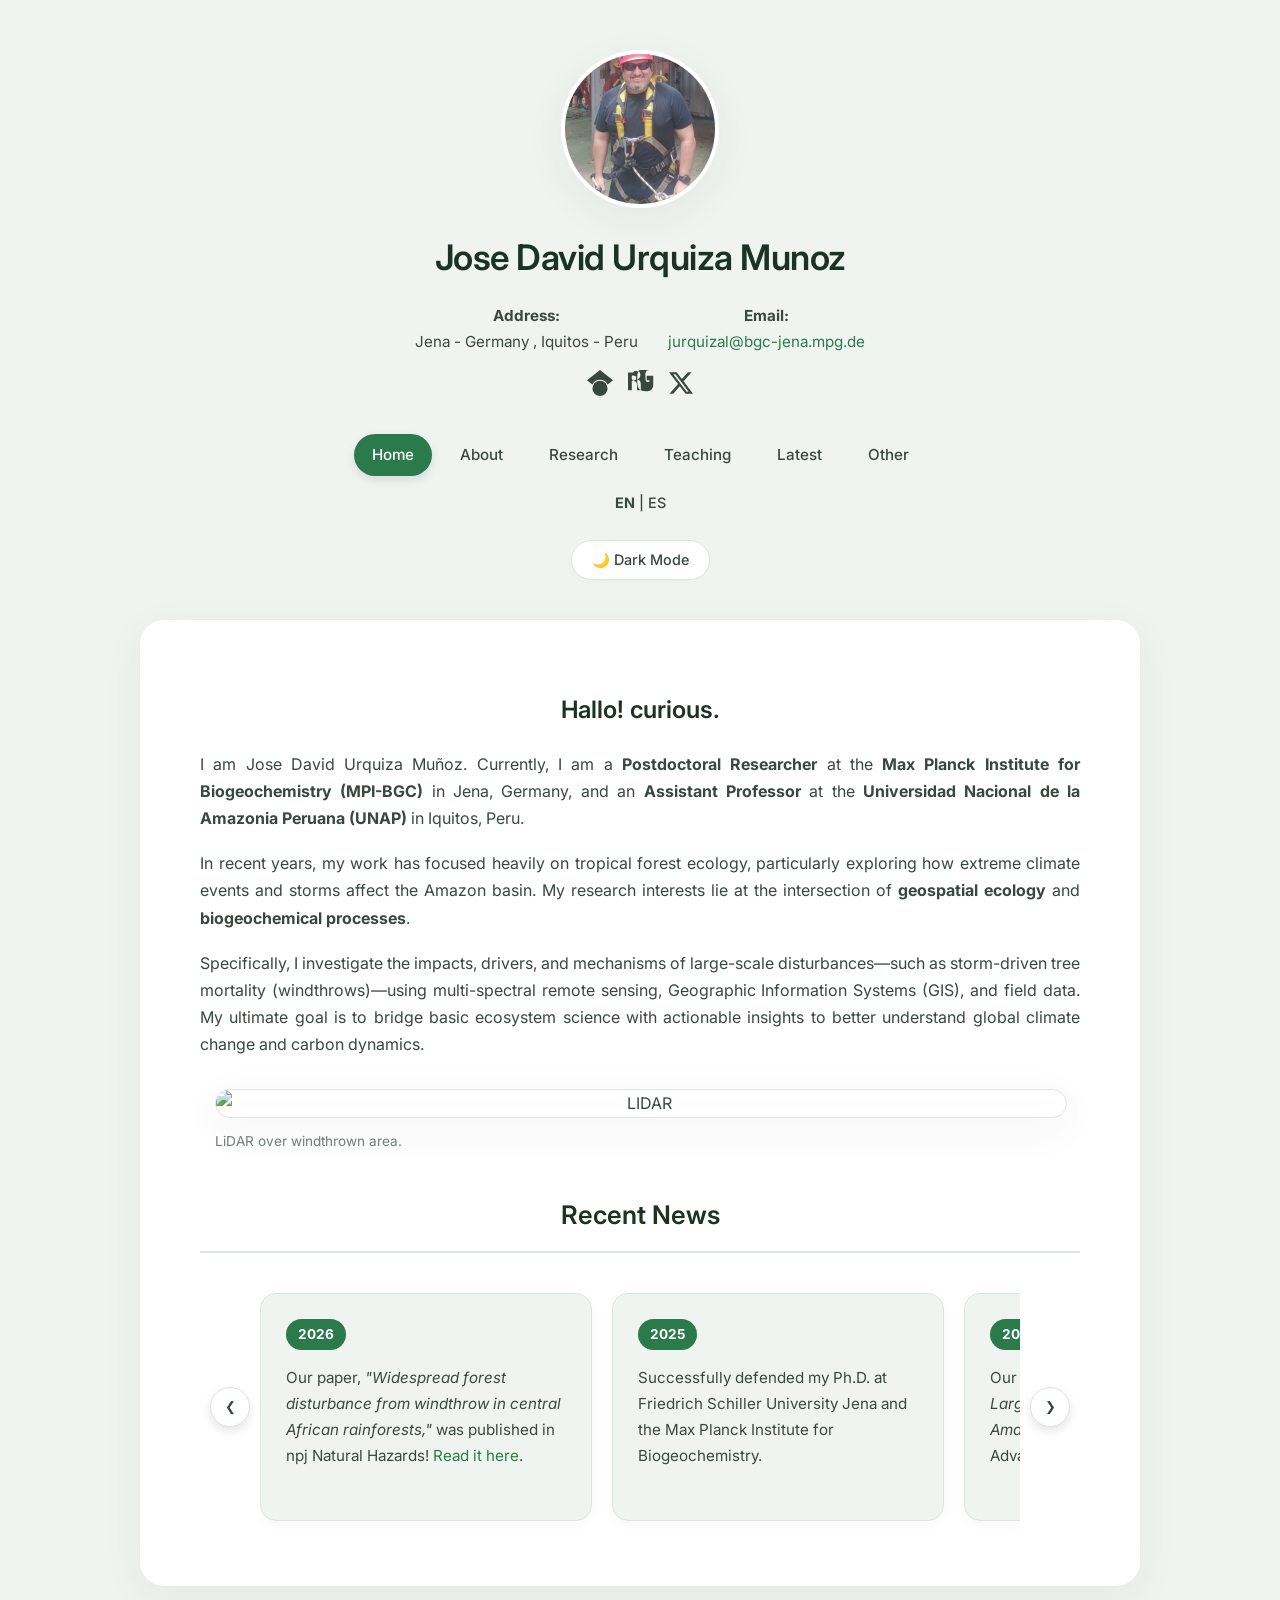
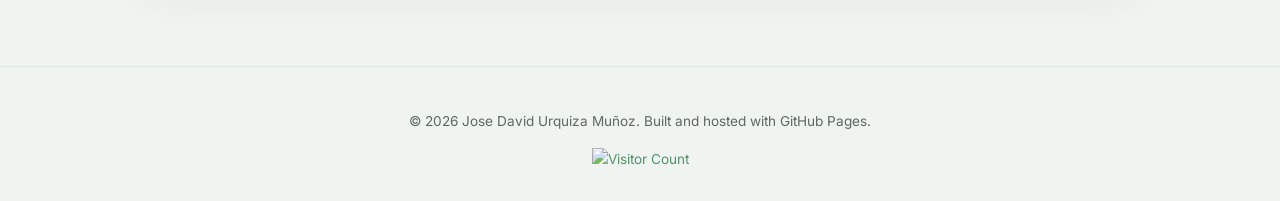
==== commit 2ad06fab: "Update index.html" ====
--- a/index.html
+++ b/index.html
@@ -42,6 +42,7 @@
             <a href="about.html">About</a>
             <a href="research.html">Research</a>
             <a href="teaching.html">Teaching</a>
+            <a href="index.html#latest-content">Latest</a>
             <a href="other.html">Other</a>
         </nav>
 
@@ -67,7 +68,7 @@
             </div>
             </section>
 
-       <section class="news-updates">
+       <section class="news-updates" id="latest-content">
             <h2>Recent News</h2>
             
             <div class="carousel-wrapper">
--- a/style.css
+++ b/style.css
@@ -67,7 +67,7 @@
    ========================================= */
 .sidebar {
     width: 100%;
-    max-width: 800px; 
+    max-width: 100%; 
     height: auto;
     background-color: transparent;
     padding: 50px 20px 20px;
@@ -197,7 +197,7 @@
     padding: 50px 60px; /* Lots of clean breathing room */
     margin-top: 20px;
     margin-bottom: 60px;
-    max-width: 800px;
+    max-width: 1000px;
     width: 92%;
     box-sizing: border-box;
     transition: background-color 0.4s ease, box-shadow 0.4s ease;
@@ -218,7 +218,7 @@
 }
 
 .video-container {
-    max-width: 750px;
+    max-width: 900px;
     margin: 0 auto;
     border-radius: 12px;
     overflow: hidden;
@@ -344,7 +344,7 @@
    ========================================= */
 .featured-gif-container {
     width: 100%;
-    max-width: 650px; /* Keeps it from getting too huge on big screens */
+    max-width: 850px; /* Keeps it from getting too huge on big screens */
     margin: 30px auto 40px auto;
     text-align: center;
 }
